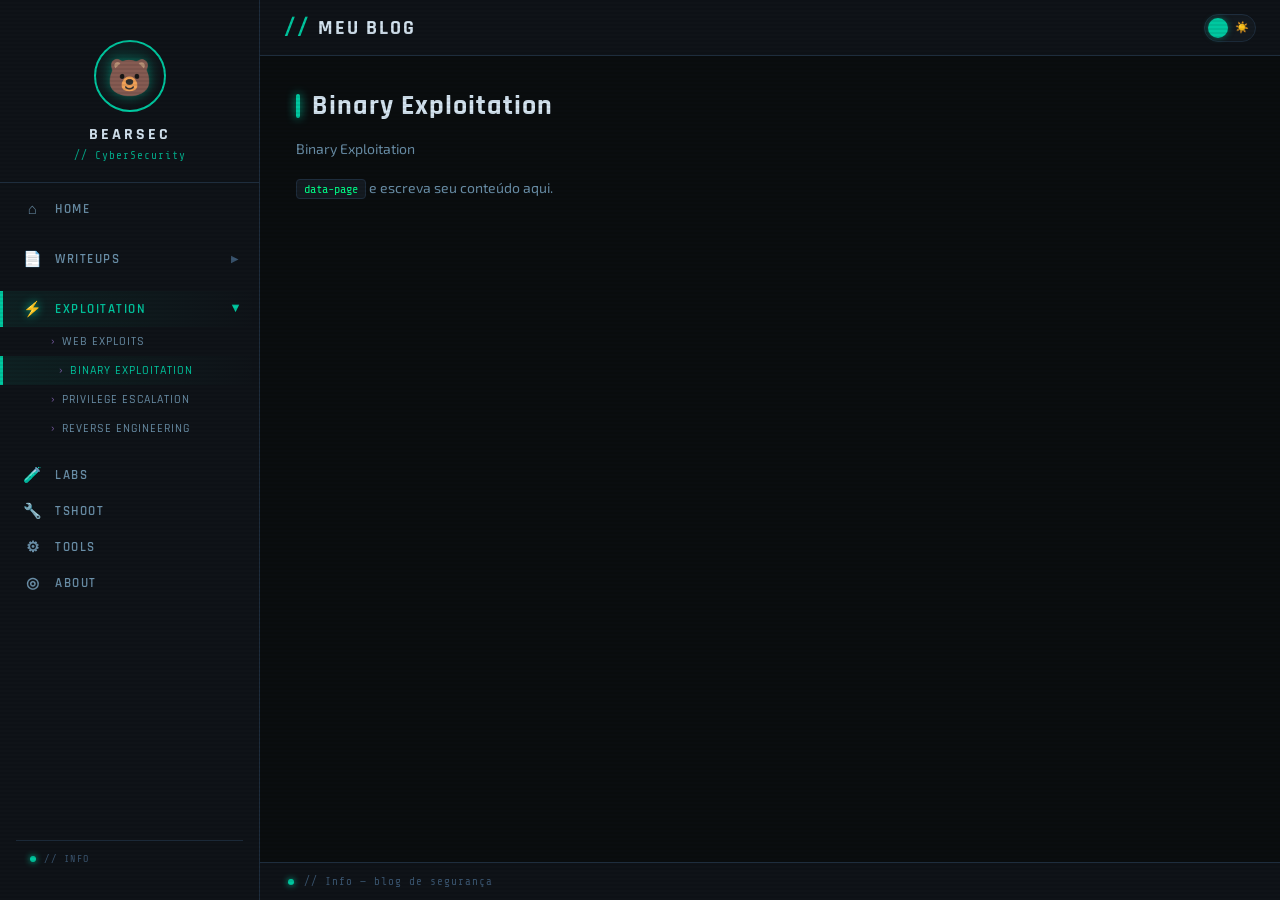
==== exploitation/binary-exploitation.html @ c89137e6 "Add files via upload" ====
<!DOCTYPE html>
<html lang="pt-BR">

<head>
  <meta charset="UTF-8">
  <meta name="viewport" content="width=device-width, initial-scale=1.0">
  <title>BearSec</title>
  <link rel="stylesheet" href="../assets/css/style.css">
</head>

<body data-page="exploitation-binary" data-prefixo="../">
  <div id="app">
    <header id="site-header"></header>
    <aside id="site-sidebar"></aside>
    <main id="site-content">
      <h1>Binary Exploitation</h1>
      <p>Binary Exploitation</p>
      <p><code>data-page</code> e escreva seu conteúdo aqui.</p>
    </main>
    <footer id="site-footer"></footer>
  </div>
  <script src="../assets/js/main.js"></script>
</body>

</html>
---- assets/css/style.css ----
@import url('variables.css');
@import url('layout.css');
@import url('components.css');

/* ==========================================================================
   LIGHT THEME OVERRIDES (Opcional)
   ========================================================================== */
body.light {
  --bg-deep: #eef2f7;
  --bg-panel: #ffffff;
  --bg-card: #f4f7fb;
  --bg-hover: #e4ecf5;
  --border: #cdd8e8;
  --border-lit: #a0b8d4;
  --text-pri: #1a2535;
  --text-sec: #4a6380;
  --text-dim: #8aa4be;
  --terminal: #007a50;
}

body.light::after {
  display: none;
}

body.light .terminal-body {
  background: #f0f4f8;
}

body.light #term-input {
  color: var(--terminal);
}

body.light .t-line {
  color: #007a50;
}

body.light .t-line.dim {
  color: var(--text-sec);
}

body.light .t-line.err {
  color: var(--red);
}

body.light #site-content pre {
  background: #eef3f8;
  border-color: var(--border);
  color: #007a50;
}

body.light #site-content code {
  background: #eef3f8;
  border-color: var(--border);
  color: #007a50;
}

body.light #site-content blockquote {
  background: var(--bg-card);
  border-left-color: var(--accent);
  color: var(--text-sec);
}

body.light .stat-icon {
  background: rgba(0, 200, 160, 0.12);
}

/* ==========================================================================
   RESET & BASE
   ========================================================================== */
*,
*::before,
*::after {
  box-sizing: border-box;
  margin: 0;
  padding: 0;
}

html {
  scroll-behavior: smooth;
}

body {
  background: var(--bg-deep);
  color: var(--text-pri);
  font-family: var(--font-body);
  min-height: 100vh;
  overflow-x: hidden;
  position: relative;
}

/* Scanline Overlay Estilo CRT/Cyber */
body::after {
  content: '';
  position: fixed;
  inset: 0;
  background: repeating-linear-gradient(0deg,
      transparent,
      transparent 2px,
      rgba(0, 0, 0, 0.07) 2px,
      rgba(0, 0, 0, 0.07) 4px);
  pointer-events: none;
  z-index: 9999;
}

/* Scrollbar estilizada */
::-webkit-scrollbar {
  width: 6px;
  height: 6px;
}

::-webkit-scrollbar-track {
  background: var(--bg-deep);
}

::-webkit-scrollbar-thumb {
  background: var(--border);
  border-radius: 3px;
}

::-webkit-scrollbar-thumb:hover {
  background: var(--border-lit);
}

/* ==========================================================================
   ANIMAÇÕES
   ========================================================================== */
@keyframes pulseGlow {

  0%,
  100% {
    opacity: 0.5;
  }

  50% {
    opacity: 1;
  }
}

@keyframes blink {

  0%,
  100% {
    opacity: 1;
  }

  50% {
    opacity: 0.3;
  }
}

@keyframes spin {
  to {
    transform: rotate(360deg);
  }
}

/* ==========================================================================
   ESTRUTURA GRID (Layout conforme skel.txt)
   ========================================================================== */
#app {
  display: grid;
  grid-template-columns: var(--largura-sidebar) 1fr;
  grid-template-rows: var(--altura-header) 1fr auto;
  grid-template-areas:
    "sidebar  header"
    "sidebar  main"
    "sidebar  footer";
  min-height: 100vh;
  background: var(--bg-deep);
}

/* ==========================================================================
   HEADER (#site-header)
   ========================================================================== */
#site-header {
  grid-area: header;
  background: var(--bg-panel);
  border-bottom: 1px solid var(--border);
  display: flex;
  align-items: center;
  justify-content: space-between;
  padding: 0 24px;
  position: sticky;
  top: 0;
  z-index: 50;
  height: var(--altura-header);
}

#site-header .logo {
  font-family: var(--font-ui);
  font-size: 1.25rem;
  font-weight: 700;
  letter-spacing: 2px;
  color: var(--text-pri);
  text-decoration: none;
  text-transform: uppercase;
  display: inline-flex;
  align-items: center;
  gap: 8px;
  transition: color 0.2s, text-shadow 0.2s;
}

#site-header .logo::before {
  content: '//';
  font-family: var(--font-mono);
  color: var(--accent);
  font-weight: 700;
}

#site-header .logo:hover {
  color: #ffffff;
  text-shadow: 0 0 10px rgba(0, 200, 160, 0.6);
}

.header-actions {
  display: flex;
  align-items: center;
  gap: 12px;
}

/* ==========================================================================
   THEME TOGGLE BUTTON (Dark / Light Switch)
   ========================================================================== */
#theme-toggle {
  width: 52px;
  height: 28px;
  border-radius: 14px;
  border: 1px solid var(--border);
  background: var(--bg-card);
  cursor: pointer;
  position: relative;
  transition: background 0.3s ease, border-color 0.3s ease, box-shadow 0.3s ease;
  flex-shrink: 0;
  padding: 0;
  outline: none;
}

#theme-toggle:hover {
  border-color: var(--accent);
}

#theme-toggle:focus-visible {
  outline: 1px solid var(--accent);
}

#theme-toggle .toggle-track {
  position: absolute;
  inset: 0;
  border-radius: 14px;
  display: flex;
  align-items: center;
  justify-content: space-between;
  padding: 0 6px;
  font-size: 11px;
  pointer-events: none;
  user-select: none;
  line-height: 1;
}

.toggle-icon-moon,
.toggle-icon-sun {
  display: inline-flex;
  align-items: center;
  justify-content: center;
  font-size: 11px;
}

#theme-toggle .toggle-knob {
  position: absolute;
  top: 3px;
  left: 3px;
  width: 20px;
  height: 20px;
  border-radius: 50%;
  background: var(--accent);
  box-shadow: 0 0 6px rgba(0, 200, 160, 0.5);
  transition: transform 0.3s cubic-bezier(0.4, 0, 0.2, 1), background 0.3s ease, box-shadow 0.3s ease;
  pointer-events: none;
}

/* Estilo do toggle no Modo Claro (conforme imagem de referência) */
body.light #theme-toggle {
  background: #ffffff;
  border: 1.5px solid #1a2535;
  box-shadow: 0 1px 3px rgba(0, 0, 0, 0.08);
}

body.light #theme-toggle:hover {
  border-color: var(--accent);
}

body.light #theme-toggle .toggle-knob {
  transform: translateX(24px);
  background: var(--accent);
  box-shadow: 0 0 6px rgba(0, 200, 160, 0.35);
}

#menu-toggle {
  display: none;
  background: var(--bg-card);
  border: 1px solid var(--border);
  border-radius: 4px;
  color: var(--text-sec);
  font-size: 1.1rem;
  padding: 6px 12px;
  cursor: pointer;
  transition: all 0.2s;
  line-height: 1;
}

#menu-toggle:hover {
  border-color: var(--accent);
  color: var(--accent);
  background: var(--bg-hover);
}

/* ==========================================================================
   SIDEBAR (#site-sidebar) — ver layout.css para as regras estruturais
   ========================================================================== */

/* --- Sidebar Logo --- */
@keyframes ringPulse {
  0%, 100% { box-shadow: 0 0 0 0 rgba(0, 200, 160, 0.4), 0 0 18px rgba(0, 200, 160, 0.25); }
  50%       { box-shadow: 0 0 0 6px rgba(0, 200, 160, 0),  0 0 28px rgba(0, 200, 160, 0.45); }
}

.sidebar-logo {
  display: flex;
  flex-direction: column;
  align-items: center;
  padding: 24px 16px 20px;
  border-bottom: 1px solid var(--border);
  margin-bottom: 8px;
}

.logo-ring {
  width: 72px;
  height: 72px;
  border-radius: 50%;
  border: 2px solid var(--accent);
  display: flex;
  align-items: center;
  justify-content: center;
  background: radial-gradient(circle at 40% 35%, rgba(0, 200, 160, 0.12), transparent 70%);
  animation: ringPulse 3s ease-in-out infinite;
  position: relative;
  margin-bottom: 12px;
}

.logo-icon {
  font-size: 36px;
  line-height: 1;
  filter: drop-shadow(0 0 6px rgba(0, 200, 160, 0.5));
}

.logo-title {
  font-family: var(--font-ui);
  font-size: 16px;
  font-weight: 700;
  letter-spacing: 3px;
  text-transform: uppercase;
  color: var(--text-pri);
  margin-bottom: 4px;
}

.logo-sub {
  font-family: var(--font-mono);
  font-size: 11px;
  color: var(--accent);
  letter-spacing: 1px;
  opacity: 0.85;
}
/* --- /Sidebar Logo --- */

#site-sidebar ul {
  list-style: none;
  padding: 0;
  margin: 0;
}

.nav-secao {
  margin-bottom: 14px;
}

.nav-titulo {
  display: block;
  padding: 6px 20px 4px;
  font-family: var(--font-mono);
  font-size: 10px;
  font-weight: 700;
  color: var(--text-dim);
  letter-spacing: 2px;
  text-transform: uppercase;
}

/* Submenu Retrátil / Dropdown */
.nav-dropdown {
  position: relative;
}

/* Ícones de Navegação */
.nav-icon {
  width: 20px;
  font-size: 15px;
  display: inline-flex;
  align-items: center;
  justify-content: center;
  flex-shrink: 0;
  text-align: center;
  line-height: 1;
  color: var(--text-sec);
  transition: color 0.2s ease, filter 0.2s ease;
}

/* Links do Menu e Botões de Dropdown */
.nav-link,
.nav-titulo-btn {
  display: flex;
  align-items: center;
  gap: 12px;
  padding: 10px 20px;
  color: var(--text-sec);
  text-decoration: none;
  font-family: var(--font-ui);
  font-size: 13px;
  font-weight: 600;
  letter-spacing: 1.5px;
  text-transform: uppercase;
  border-left: 3px solid transparent;
  transition: all 0.2s ease;
  position: relative;
  user-select: none;
  background: none;
  border-top: none;
  border-right: none;
  border-bottom: none;
  width: 100%;
  cursor: pointer;
  text-align: left;
}

.nav-link:hover,
.nav-titulo-btn:hover {
  background: var(--bg-hover);
  color: var(--text-pri);
  border-left-color: var(--border-lit);
}

.nav-link:hover .nav-icon,
.nav-titulo-btn:hover .nav-icon {
  color: var(--text-pri);
}

.nav-link.ativo,
.nav-dropdown.aberto>.nav-titulo-btn {
  background: linear-gradient(90deg, rgba(0, 200, 160, 0.08), transparent);
  color: var(--accent);
  border-left-color: var(--accent);
}

.nav-link.ativo .nav-icon,
.nav-dropdown.aberto>.nav-titulo-btn .nav-icon {
  color: var(--accent);
  filter: drop-shadow(0 0 5px var(--accent));
}

.nav-titulo-btn:focus-visible {
  outline: 1px solid var(--accent);
}

.submenu-arrow {
  margin-left: auto;
  font-size: 9px;
  color: var(--text-dim);
  transition: transform 0.25s cubic-bezier(0.4, 0, 0.2, 1), color 0.2s ease;
  display: inline-block;
  line-height: 1;
}

.nav-dropdown.aberto .submenu-arrow {
  transform: rotate(90deg);
  color: var(--accent);
}

/* Submenu Retrátil */
.nav-submenu {
  list-style: none;
  padding: 0;
  margin: 0;
  overflow: hidden;
  max-height: 0;
  opacity: 0;
  transition: max-height 0.3s cubic-bezier(0.4, 0, 0.2, 1), opacity 0.25s ease;
}

.nav-dropdown.aberto .nav-submenu {
  max-height: 400px;
  opacity: 1;
}

.nav-submenu .nav-link {
  padding: 7px 20px 7px 48px;
  font-size: 12px;
  font-weight: 500;
  letter-spacing: 1px;
  gap: 6px;
}

.nav-submenu .nav-link:hover {
  padding-left: 52px;
}

.nav-submenu .nav-link.ativo {
  padding-left: 56px;
}

.nav-submenu .nav-link::before {
  content: '›';
  color: var(--accent2);
  font-size: 13px;
  line-height: 1;
}

.nav-info {
  margin: auto 16px 8px;
  padding: 12px 14px;
  border-top: 1px solid var(--border);
  font-family: var(--font-mono);
  font-size: 10px;
  color: var(--text-dim);
  letter-spacing: 1.5px;
  text-transform: uppercase;
  display: flex;
  align-items: center;
  gap: 8px;
}

.nav-info::before {
  content: '';
  display: inline-block;
  width: 6px;
  height: 6px;
  border-radius: 50%;
  background: var(--green);
  box-shadow: 0 0 6px var(--green);
  animation: blink 2s ease infinite;
}

/* ==========================================================================
   CONTEÚDO PRINCIPAL (#site-content)
   ========================================================================== */
#site-content {
  grid-area: main;
  padding: 32px 36px 56px;
  background: var(--bg-deep);
  color: var(--text-pri);
  min-width: 0;
}

#site-content h1 {
  font-family: var(--font-ui);
  font-size: 28px;
  font-weight: 700;
  color: var(--text-pri);
  letter-spacing: 1px;
  margin-bottom: 12px;
  display: flex;
  align-items: center;
  gap: 12px;
}

#site-content h1::before {
  content: '';
  display: block;
  width: 4px;
  height: 24px;
  background: var(--accent);
  border-radius: 2px;
  box-shadow: 0 0 10px var(--accent);
}

#site-content h2 {
  font-family: var(--font-ui);
  font-size: 20px;
  font-weight: 700;
  color: var(--text-pri);
  letter-spacing: 1px;
  margin: 28px 0 12px;
  display: flex;
  align-items: center;
  gap: 10px;
}

#site-content h2::before {
  content: '';
  display: block;
  width: 3px;
  height: 16px;
  background: var(--accent2);
  border-radius: 2px;
}

#site-content h3,
#site-content h4,
#site-content h5 {
  font-family: var(--font-ui);
  font-weight: 600;
  color: var(--text-sec);
  letter-spacing: 0.5px;
  margin: 20px 0 8px;
}

#site-content p {
  font-family: var(--font-body);
  font-size: 14px;
  line-height: 1.8;
  color: var(--text-sec);
  margin-bottom: 14px;
  max-width: 80ch;
}

#site-content p b,
#site-content p strong {
  color: var(--text-pri);
  font-weight: 600;
}

#site-content a {
  color: var(--accent);
  text-decoration: none;
  transition: color 0.2s, text-shadow 0.2s;
}

#site-content a:hover {
  color: #ffffff;
  text-shadow: 0 0 8px var(--accent);
  text-decoration: underline;
}

#site-content code {
  font-family: var(--font-mono);
  font-size: 12px;
  background: var(--bg-card);
  border: 1px solid var(--border);
  color: var(--terminal);
  padding: 2px 7px;
  border-radius: 4px;
}

#site-content pre {
  background: #0a0f14;
  border: 1px solid var(--border);
  border-radius: 6px;
  padding: 16px 20px;
  overflow-x: auto;
  font-family: var(--font-mono);
  font-size: 13px;
  color: var(--terminal);
  margin: 18px 0;
  line-height: 1.6;
}

#site-content pre code {
  background: none;
  border: none;
  padding: 0;
  color: inherit;
}

#site-content ul,
#site-content ol {
  margin: 12px 0 16px 24px;
  color: var(--text-sec);
  font-family: var(--font-body);
  font-size: 14px;
  line-height: 1.8;
}

#site-content li {
  margin-bottom: 6px;
}

#site-content li::marker {
  color: var(--accent);
}

#site-content hr {
  border: none;
  border-top: 1px solid var(--border);
  margin: 28px 0;
}

#site-content blockquote {
  border-left: 3px solid var(--accent);
  background: var(--bg-card);
  padding: 14px 18px;
  margin: 18px 0;
  border-radius: 0 6px 6px 0;
  color: var(--text-sec);
  font-style: italic;
}

#site-content table {
  width: 100%;
  border-collapse: collapse;
  margin: 20px 0;
  font-family: var(--font-body);
  font-size: 13px;
}

#site-content th {
  background: var(--bg-panel);
  color: var(--text-pri);
  font-family: var(--font-ui);
  font-weight: 700;
  letter-spacing: 1px;
  text-transform: uppercase;
  text-align: left;
  padding: 10px 14px;
  border: 1px solid var(--border);
}

#site-content td {
  padding: 10px 14px;
  border: 1px solid var(--border);
  color: var(--text-sec);
  background: var(--bg-card);
}

/* ==========================================================================
   FOOTER (#site-footer)
   ========================================================================== */
#site-footer {
  grid-area: footer;
  background: var(--bg-panel);
  border-top: 1px solid var(--border);
  padding: 12px 28px;
  font-family: var(--font-mono);
  font-size: 11px;
  color: var(--text-dim);
  letter-spacing: 1px;
  display: flex;
  align-items: center;
  gap: 10px;
}

#site-footer::before {
  content: '';
  display: inline-block;
  width: 6px;
  height: 6px;
  border-radius: 50%;
  background: var(--green);
  box-shadow: 0 0 6px var(--green);
  animation: blink 2s ease infinite;
}

/* ==========================================================================
   COMPONENTES DO BLOG (Cards, Estatísticas, Terminais, Writeups, etc.)
   ========================================================================== */

/* Page Header */
.page-header {
  margin-bottom: 24px;
}

.page-title {
  font-family: var(--font-ui);
  font-size: 28px;
  font-weight: 700;
  color: var(--text-pri);
  letter-spacing: 1px;
  display: flex;
  align-items: center;
  gap: 10px;
}

.page-title::before {
  content: '';
  display: block;
  width: 3px;
  height: 20px;
  background: var(--accent);
  border-radius: 2px;
  box-shadow: 0 0 8px var(--accent);
}

.page-sub {
  font-family: var(--font-mono);
  font-size: 12px;
  color: var(--text-sec);
  margin-top: 4px;
}

/* Stat Cards */
.stats-row {
  display: grid;
  grid-template-columns: repeat(auto-fit, minmax(200px, 1fr));
  gap: 16px;
  margin-bottom: 28px;
}

.stat-card {
  background: var(--bg-card);
  border: 1px solid var(--border);
  border-radius: 8px;
  padding: 18px 20px;
  display: flex;
  align-items: center;
  gap: 14px;
  transition: border-color 0.25s, transform 0.2s;
  cursor: default;
  position: relative;
  overflow: hidden;
}

.stat-card::before {
  content: '';
  position: absolute;
  top: 0;
  left: 0;
  right: 0;
  height: 2px;
  background: var(--card-color, var(--accent));
  opacity: 0;
  transition: opacity 0.25s;
}

.stat-card:hover {
  border-color: var(--card-color, var(--accent));
  transform: translateY(-2px);
}

.stat-card:hover::before {
  opacity: 1;
}

.stat-icon {
  width: 42px;
  height: 42px;
  border-radius: 8px;
  background: rgba(0, 200, 160, 0.08);
  display: flex;
  align-items: center;
  justify-content: center;
  font-size: 20px;
  flex-shrink: 0;
}

.stat-info {
  flex: 1;
}

.stat-num {
  font-family: var(--font-ui);
  font-size: 26px;
  font-weight: 700;
  color: var(--text-pri);
  line-height: 1;
}

.stat-label {
  font-family: var(--font-mono);
  font-size: 10px;
  color: var(--text-sec);
  letter-spacing: 1.5px;
  text-transform: uppercase;
  margin-top: 3px;
}

/* Terminal Card */
.terminal-card {
  background: var(--bg-card);
  border: 1px solid var(--border);
  border-radius: 8px;
  overflow: hidden;
  margin-bottom: 28px;
}

.terminal-bar {
  background: #0d1117;
  padding: 8px 14px;
  display: flex;
  align-items: center;
  gap: 10px;
  border-bottom: 1px solid var(--border);
}

.t-dot {
  width: 11px;
  height: 11px;
  border-radius: 50%;
}

.t-dot.red {
  background: #ff5f56;
}

.t-dot.yellow {
  background: #ffbd2e;
}

.t-dot.green {
  background: #27c93f;
}

.t-title {
  font-family: var(--font-mono);
  font-size: 11px;
  color: var(--text-sec);
  margin-left: 4px;
}

.t-controls {
  margin-left: auto;
  display: flex;
  gap: 8px;
}

.t-btn {
  background: none;
  border: none;
  color: var(--text-dim);
  cursor: pointer;
  font-size: 14px;
  padding: 0 2px;
  transition: color 0.2s;
}

.t-btn:hover {
  color: var(--text-pri);
}

.terminal-body {
  background: #0a0f14;
  padding: 16px 18px;
  font-family: var(--font-mono);
  font-size: 13px;
  min-height: 180px;
  position: relative;
}

.t-line {
  color: var(--terminal);
  line-height: 1.7;
}

.t-line.dim {
  color: var(--text-sec);
}

.t-line.err {
  color: var(--red);
}

.t-line.warn {
  color: var(--gold);
}

.t-prompt {
  display: flex;
  align-items: center;
  gap: 6px;
  margin-top: 6px;
}

.t-arrow {
  color: var(--accent);
}

#term-input {
  background: none;
  border: none;
  outline: none;
  color: var(--terminal);
  font-family: var(--font-mono);
  font-size: 13px;
  caret-color: var(--terminal);
  flex: 1;
  width: calc(100% - 30px);
}

/* Layout Helpers */
.two-col {
  display: grid;
  grid-template-columns: 1fr 340px;
  gap: 20px;
}

.section-title {
  font-family: var(--font-ui);
  font-size: 16px;
  font-weight: 700;
  color: var(--text-pri);
  letter-spacing: 1px;
  margin-bottom: 14px;
  display: flex;
  align-items: center;
  gap: 10px;
}

.section-title::before {
  content: '';
  display: block;
  width: 3px;
  height: 16px;
  background: var(--accent);
  border-radius: 2px;
  box-shadow: 0 0 8px var(--accent);
}

/* Writeup Cards & List */
.writeup-list {
  display: flex;
  flex-direction: column;
  gap: 10px;
}

.writeup-card {
  background: var(--bg-card);
  border: 1px solid var(--border);
  border-radius: 6px;
  padding: 14px 16px;
  cursor: pointer;
  transition: all 0.2s;
  display: flex;
  align-items: flex-start;
  gap: 12px;
}

.writeup-card:hover {
  border-color: var(--border-lit);
  background: var(--bg-hover);
  transform: translateX(3px);
}

.writeup-icon {
  width: 36px;
  height: 36px;
  border-radius: 6px;
  background: rgba(123, 94, 167, 0.12);
  display: flex;
  align-items: center;
  justify-content: center;
  font-size: 16px;
  flex-shrink: 0;
  border: 1px solid rgba(123, 94, 167, 0.2);
}

.writeup-info {
  flex: 1;
  min-width: 0;
}

.writeup-title {
  font-family: var(--font-ui);
  font-size: 14px;
  font-weight: 600;
  color: var(--text-pri);
  letter-spacing: 0.5px;
}

.writeup-meta {
  font-family: var(--font-mono);
  font-size: 10px;
  color: var(--text-sec);
  margin-top: 3px;
  display: flex;
  gap: 10px;
}

.writeup-tags {
  display: flex;
  gap: 4px;
  margin-top: 6px;
  flex-wrap: wrap;
}

/* Tags */
.tag {
  font-family: var(--font-mono);
  font-size: 9px;
  padding: 2px 7px;
  border-radius: 3px;
  background: rgba(0, 200, 160, 0.08);
  color: var(--accent);
  border: 1px solid rgba(0, 200, 160, 0.15);
  text-transform: uppercase;
  letter-spacing: 0.5px;
}

.tag.red {
  background: rgba(224, 92, 92, 0.08);
  color: var(--red);
  border-color: rgba(224, 92, 92, 0.15);
}

.tag.purple {
  background: rgba(155, 111, 212, 0.08);
  color: var(--purple);
  border-color: rgba(155, 111, 212, 0.15);
}

.tag.gold {
  background: rgba(200, 168, 50, 0.08);
  color: var(--gold);
  border-color: rgba(200, 168, 50, 0.15);
}

/* Difficulty Badges */
.writeup-diff {
  font-family: var(--font-mono);
  font-size: 10px;
  padding: 2px 8px;
  border-radius: 3px;
  border: 1px solid;
  flex-shrink: 0;
  align-self: center;
}

.diff-easy {
  color: var(--green);
  border-color: rgba(0, 200, 160, 0.3);
}

.diff-med {
  color: var(--gold);
  border-color: rgba(200, 168, 50, 0.3);
}

.diff-hard {
  color: var(--red);
  border-color: rgba(224, 92, 92, 0.3);
}

/* Widgets */
.widget {
  background: var(--bg-card);
  border: 1px solid var(--border);
  border-radius: 8px;
  padding: 16px;
  margin-bottom: 16px;
}

.widget-title {
  font-family: var(--font-ui);
  font-size: 12px;
  font-weight: 700;
  letter-spacing: 1.5px;
  text-transform: uppercase;
  color: var(--text-sec);
  margin-bottom: 12px;
  display: flex;
  align-items: center;
  gap: 8px;
}

.widget-title-icon {
  color: var(--accent);
}

/* Progress Bars */
.progress-item {
  margin-bottom: 10px;
}

.prog-header {
  display: flex;
  justify-content: space-between;
  font-family: var(--font-mono);
  font-size: 11px;
  color: var(--text-sec);
  margin-bottom: 4px;
}

.prog-bar {
  height: 4px;
  background: var(--bg-deep);
  border-radius: 2px;
  overflow: hidden;
}

.prog-fill {
  height: 100%;
  border-radius: 2px;
  transition: width 0.8s ease;
}

/* Tool & Lab Grids */
.placeholder-msg {
  display: flex;
  flex-direction: column;
  align-items: center;
  justify-content: center;
  min-height: 300px;
  border: 1px dashed var(--border-lit);
  border-radius: 8px;
  color: var(--text-dim);
  font-family: var(--font-mono);
  font-size: 13px;
  text-align: center;
  gap: 12px;
}

.placeholder-msg .big-icon {
  font-size: 42px;
  opacity: 0.4;
}

.tool-grid {
  display: grid;
  grid-template-columns: repeat(auto-fill, minmax(200px, 1fr));
  gap: 14px;
}

.tool-card {
  background: var(--bg-card);
  border: 1px solid var(--border);
  border-radius: 8px;
  padding: 16px;
  cursor: pointer;
  transition: all 0.2s;
  text-align: center;
}

.tool-card:hover {
  border-color: var(--accent);
  transform: translateY(-2px);
}

.tool-card .t-icon {
  font-size: 28px;
  margin-bottom: 8px;
}

.tool-card .t-name {
  font-family: var(--font-ui);
  font-size: 13px;
  font-weight: 600;
  color: var(--text-pri);
}

.tool-card .t-desc {
  font-size: 11px;
  color: var(--text-sec);
  margin-top: 4px;
}

.lab-grid {
  display: grid;
  grid-template-columns: repeat(auto-fill, minmax(260px, 1fr));
  gap: 16px;
}

.lab-card {
  background: var(--bg-card);
  border: 1px solid var(--border);
  border-radius: 8px;
  overflow: hidden;
  cursor: pointer;
  transition: all 0.25s;
}

.lab-card:hover {
  border-color: var(--border-lit);
  transform: translateY(-3px);
  box-shadow: 0 8px 24px rgba(0, 0, 0, 0.4);
}

.lab-header {
  height: 80px;
  display: flex;
  align-items: center;
  justify-content: center;
  font-size: 32px;
  position: relative;
}

.lab-header::after {
  content: '';
  position: absolute;
  inset: 0;
  background: linear-gradient(180deg, transparent 40%, var(--bg-card));
}

.lab-body {
  padding: 14px;
}

.lab-name {
  font-family: var(--font-ui);
  font-size: 15px;
  font-weight: 600;
  color: var(--text-pri);
}

.lab-meta {
  font-family: var(--font-mono);
  font-size: 10px;
  color: var(--text-sec);
  margin-top: 4px;
}

.lab-footer {
  display: flex;
  justify-content: space-between;
  align-items: center;
  margin-top: 10px;
}

/* Filter Bar */
.filter-bar {
  display: flex;
  gap: 8px;
  flex-wrap: wrap;
  margin-bottom: 20px;
}

.filter-btn {
  background: var(--bg-card);
  border: 1px solid var(--border);
  color: var(--text-sec);
  font-family: var(--font-mono);
  font-size: 11px;
  letter-spacing: 1px;
  padding: 5px 14px;
  border-radius: 4px;
  cursor: pointer;
  transition: all 0.2s;
  text-transform: uppercase;
}

.filter-btn:hover {
  border-color: var(--border-lit);
  color: var(--text-pri);
}

.filter-btn.active {
  border-color: var(--accent);
  color: var(--accent);
  background: rgba(0, 200, 160, 0.07);
}

/* Avatar Ring (utilizado no avatar e About — diferente do sidebar-logo) */
.avatar-ring {
  width: 80px;
  height: 80px;
  border-radius: 50%;
  border: 2px solid var(--accent);
  box-shadow: 0 0 18px rgba(0, 200, 160, 0.3), inset 0 0 18px rgba(0, 200, 160, 0.06);
  display: flex;
  align-items: center;
  justify-content: center;
  margin-bottom: 12px;
  position: relative;
  overflow: hidden;
  background: var(--bg-card);
}

.avatar-ring::before {
  content: '';
  position: absolute;
  inset: 0;
  background: radial-gradient(circle at 40% 40%, rgba(0, 200, 160, 0.2), transparent 70%);
  animation: pulseGlow 3s ease-in-out infinite;
}

/* Loading Spinner */
.page-loading {
  display: flex;
  align-items: center;
  justify-content: center;
  min-height: 300px;
}

.loading-spinner {
  width: 32px;
  height: 32px;
  border-radius: 50%;
  border: 3px solid var(--border);
  border-top-color: var(--accent);
  animation: spin 0.7s linear infinite;
}

/* ==========================================================================
   RESPONSIVIDADE (MOBILE & TABLETS)
   ========================================================================== */
@media (max-width: 768px) {
  #app {
    grid-template-columns: 1fr;
    grid-template-rows: var(--altura-header) 1fr auto;
    grid-template-areas:
      "header"
      "main"
      "footer";
  }

  #menu-toggle {
    display: flex;
    align-items: center;
    justify-content: center;
  }

  #site-sidebar {
    position: fixed;
    top: 0;
    left: 0;
    bottom: 0;
    width: var(--largura-sidebar);
    transform: translateX(-100%);
    transition: transform 0.25s cubic-bezier(0.4, 0, 0.2, 1);
    z-index: 1000;
  }

  #site-sidebar.aberto {
    transform: translateX(0);
    box-shadow: 6px 0 24px rgba(0, 0, 0, 0.7), 0 0 0 100vmax rgba(0, 0, 0, 0.6);
  }

  #site-content {
    padding: 24px 18px 48px;
  }

  .stats-row {
    grid-template-columns: 1fr;
  }

  .two-col {
    grid-template-columns: 1fr;
  }
}
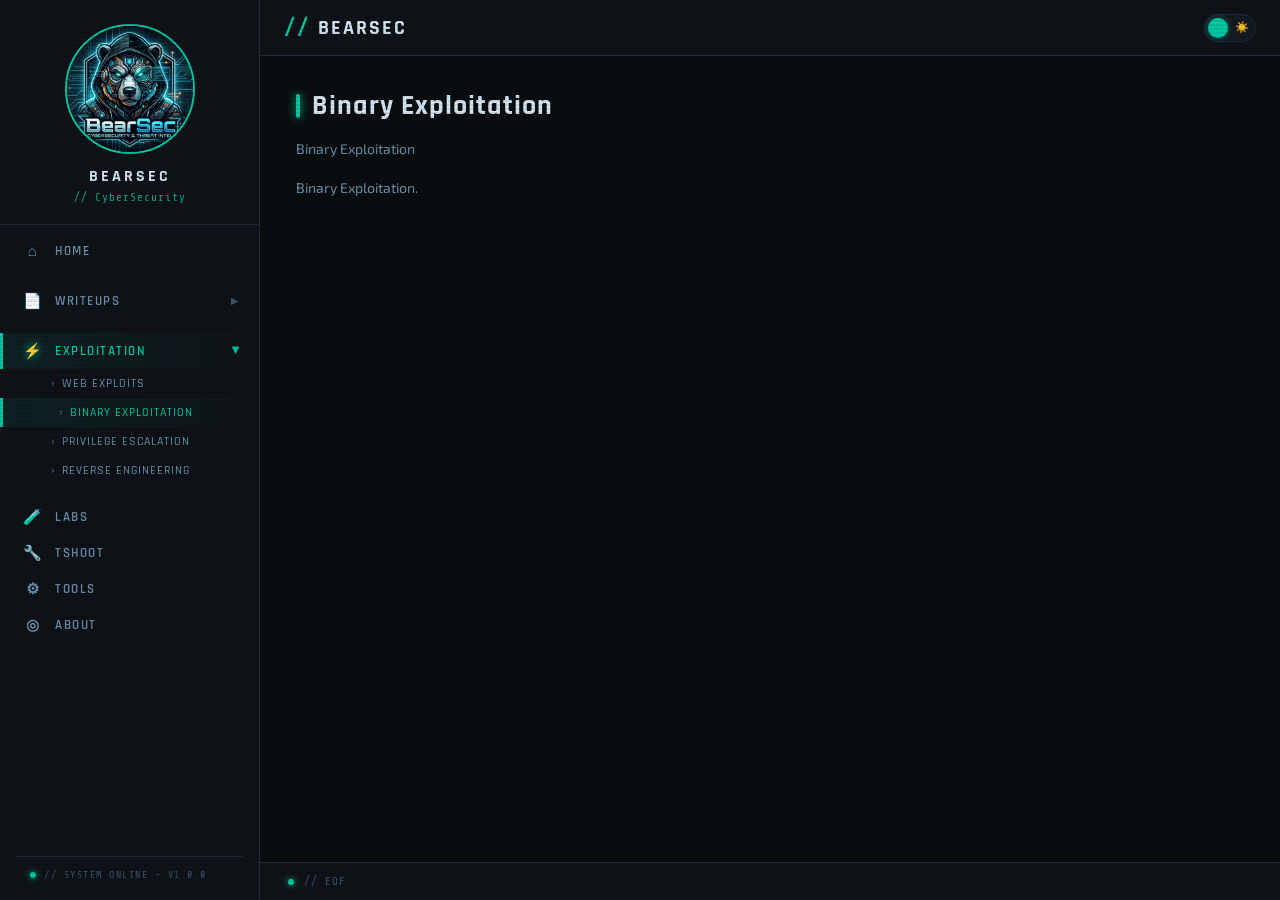
==== commit fadb1698: "Add files via upload" ====
--- a/exploitation/binary-exploitation.html
+++ b/exploitation/binary-exploitation.html
@@ -15,7 +15,7 @@
     <main id="site-content">
       <h1>Binary Exploitation</h1>
       <p>Binary Exploitation</p>
-      <p><code>data-page</code> e escreva seu conteúdo aqui.</p>
+      <p>Binary Exploitation.</p>
     </main>
     <footer id="site-footer"></footer>
   </div>
--- a/assets/css/style.css
+++ b/assets/css/style.css
@@ -22,26 +22,6 @@
   display: none;
 }
 
-body.light .terminal-body {
-  background: #f0f4f8;
-}
-
-body.light #term-input {
-  color: var(--terminal);
-}
-
-body.light .t-line {
-  color: #007a50;
-}
-
-body.light .t-line.dim {
-  color: var(--text-sec);
-}
-
-body.light .t-line.err {
-  color: var(--red);
-}
-
 body.light #site-content pre {
   background: #eef3f8;
   border-color: var(--border);
@@ -65,63 +45,6 @@
 }
 
 /* ==========================================================================
-   RESET & BASE
-   ========================================================================== */
-*,
-*::before,
-*::after {
-  box-sizing: border-box;
-  margin: 0;
-  padding: 0;
-}
-
-html {
-  scroll-behavior: smooth;
-}
-
-body {
-  background: var(--bg-deep);
-  color: var(--text-pri);
-  font-family: var(--font-body);
-  min-height: 100vh;
-  overflow-x: hidden;
-  position: relative;
-}
-
-/* Scanline Overlay Estilo CRT/Cyber */
-body::after {
-  content: '';
-  position: fixed;
-  inset: 0;
-  background: repeating-linear-gradient(0deg,
-      transparent,
-      transparent 2px,
-      rgba(0, 0, 0, 0.07) 2px,
-      rgba(0, 0, 0, 0.07) 4px);
-  pointer-events: none;
-  z-index: 9999;
-}
-
-/* Scrollbar estilizada */
-::-webkit-scrollbar {
-  width: 6px;
-  height: 6px;
-}
-
-::-webkit-scrollbar-track {
-  background: var(--bg-deep);
-}
-
-::-webkit-scrollbar-thumb {
-  background: var(--border);
-  border-radius: 3px;
-}
-
-::-webkit-scrollbar-thumb:hover {
-  background: var(--border-lit);
-}
-
-/* ==========================================================================
    ANIMAÇÕES
    ========================================================================== */
 @keyframes pulseGlow {
@@ -155,408 +78,8 @@
 }
 
 /* ==========================================================================
-   ESTRUTURA GRID (Layout conforme skel.txt)
-   ========================================================================== */
-#app {
-  display: grid;
-  grid-template-columns: var(--largura-sidebar) 1fr;
-  grid-template-rows: var(--altura-header) 1fr auto;
-  grid-template-areas:
-    "sidebar  header"
-    "sidebar  main"
-    "sidebar  footer";
-  min-height: 100vh;
-  background: var(--bg-deep);
-}
-
-/* ==========================================================================
-   HEADER (#site-header)
-   ========================================================================== */
-#site-header {
-  grid-area: header;
-  background: var(--bg-panel);
-  border-bottom: 1px solid var(--border);
-  display: flex;
-  align-items: center;
-  justify-content: space-between;
-  padding: 0 24px;
-  position: sticky;
-  top: 0;
-  z-index: 50;
-  height: var(--altura-header);
-}
-
-#site-header .logo {
-  font-family: var(--font-ui);
-  font-size: 1.25rem;
-  font-weight: 700;
-  letter-spacing: 2px;
-  color: var(--text-pri);
-  text-decoration: none;
-  text-transform: uppercase;
-  display: inline-flex;
-  align-items: center;
-  gap: 8px;
-  transition: color 0.2s, text-shadow 0.2s;
-}
-
-#site-header .logo::before {
-  content: '//';
-  font-family: var(--font-mono);
-  color: var(--accent);
-  font-weight: 700;
-}
-
-#site-header .logo:hover {
-  color: #ffffff;
-  text-shadow: 0 0 10px rgba(0, 200, 160, 0.6);
-}
-
-.header-actions {
-  display: flex;
-  align-items: center;
-  gap: 12px;
-}
-
-/* ==========================================================================
-   THEME TOGGLE BUTTON (Dark / Light Switch)
-   ========================================================================== */
-#theme-toggle {
-  width: 52px;
-  height: 28px;
-  border-radius: 14px;
-  border: 1px solid var(--border);
-  background: var(--bg-card);
-  cursor: pointer;
-  position: relative;
-  transition: background 0.3s ease, border-color 0.3s ease, box-shadow 0.3s ease;
-  flex-shrink: 0;
-  padding: 0;
-  outline: none;
-}
-
-#theme-toggle:hover {
-  border-color: var(--accent);
-}
-
-#theme-toggle:focus-visible {
-  outline: 1px solid var(--accent);
-}
-
-#theme-toggle .toggle-track {
-  position: absolute;
-  inset: 0;
-  border-radius: 14px;
-  display: flex;
-  align-items: center;
-  justify-content: space-between;
-  padding: 0 6px;
-  font-size: 11px;
-  pointer-events: none;
-  user-select: none;
-  line-height: 1;
-}
-
-.toggle-icon-moon,
-.toggle-icon-sun {
-  display: inline-flex;
-  align-items: center;
-  justify-content: center;
-  font-size: 11px;
-}
-
-#theme-toggle .toggle-knob {
-  position: absolute;
-  top: 3px;
-  left: 3px;
-  width: 20px;
-  height: 20px;
-  border-radius: 50%;
-  background: var(--accent);
-  box-shadow: 0 0 6px rgba(0, 200, 160, 0.5);
-  transition: transform 0.3s cubic-bezier(0.4, 0, 0.2, 1), background 0.3s ease, box-shadow 0.3s ease;
-  pointer-events: none;
-}
-
-/* Estilo do toggle no Modo Claro (conforme imagem de referência) */
-body.light #theme-toggle {
-  background: #ffffff;
-  border: 1.5px solid #1a2535;
-  box-shadow: 0 1px 3px rgba(0, 0, 0, 0.08);
-}
-
-body.light #theme-toggle:hover {
-  border-color: var(--accent);
-}
-
-body.light #theme-toggle .toggle-knob {
-  transform: translateX(24px);
-  background: var(--accent);
-  box-shadow: 0 0 6px rgba(0, 200, 160, 0.35);
-}
-
-#menu-toggle {
-  display: none;
-  background: var(--bg-card);
-  border: 1px solid var(--border);
-  border-radius: 4px;
-  color: var(--text-sec);
-  font-size: 1.1rem;
-  padding: 6px 12px;
-  cursor: pointer;
-  transition: all 0.2s;
-  line-height: 1;
-}
-
-#menu-toggle:hover {
-  border-color: var(--accent);
-  color: var(--accent);
-  background: var(--bg-hover);
-}
-
-/* ==========================================================================
-   SIDEBAR (#site-sidebar) — ver layout.css para as regras estruturais
-   ========================================================================== */
-
-/* --- Sidebar Logo --- */
-@keyframes ringPulse {
-  0%, 100% { box-shadow: 0 0 0 0 rgba(0, 200, 160, 0.4), 0 0 18px rgba(0, 200, 160, 0.25); }
-  50%       { box-shadow: 0 0 0 6px rgba(0, 200, 160, 0),  0 0 28px rgba(0, 200, 160, 0.45); }
-}
-
-.sidebar-logo {
-  display: flex;
-  flex-direction: column;
-  align-items: center;
-  padding: 24px 16px 20px;
-  border-bottom: 1px solid var(--border);
-  margin-bottom: 8px;
-}
-
-.logo-ring {
-  width: 72px;
-  height: 72px;
-  border-radius: 50%;
-  border: 2px solid var(--accent);
-  display: flex;
-  align-items: center;
-  justify-content: center;
-  background: radial-gradient(circle at 40% 35%, rgba(0, 200, 160, 0.12), transparent 70%);
-  animation: ringPulse 3s ease-in-out infinite;
-  position: relative;
-  margin-bottom: 12px;
-}
-
-.logo-icon {
-  font-size: 36px;
-  line-height: 1;
-  filter: drop-shadow(0 0 6px rgba(0, 200, 160, 0.5));
-}
-
-.logo-title {
-  font-family: var(--font-ui);
-  font-size: 16px;
-  font-weight: 700;
-  letter-spacing: 3px;
-  text-transform: uppercase;
-  color: var(--text-pri);
-  margin-bottom: 4px;
-}
-
-.logo-sub {
-  font-family: var(--font-mono);
-  font-size: 11px;
-  color: var(--accent);
-  letter-spacing: 1px;
-  opacity: 0.85;
-}
-/* --- /Sidebar Logo --- */
-
-#site-sidebar ul {
-  list-style: none;
-  padding: 0;
-  margin: 0;
-}
-
-.nav-secao {
-  margin-bottom: 14px;
-}
-
-.nav-titulo {
-  display: block;
-  padding: 6px 20px 4px;
-  font-family: var(--font-mono);
-  font-size: 10px;
-  font-weight: 700;
-  color: var(--text-dim);
-  letter-spacing: 2px;
-  text-transform: uppercase;
-}
-
-/* Submenu Retrátil / Dropdown */
-.nav-dropdown {
-  position: relative;
-}
-
-/* Ícones de Navegação */
-.nav-icon {
-  width: 20px;
-  font-size: 15px;
-  display: inline-flex;
-  align-items: center;
-  justify-content: center;
-  flex-shrink: 0;
-  text-align: center;
-  line-height: 1;
-  color: var(--text-sec);
-  transition: color 0.2s ease, filter 0.2s ease;
-}
-
-/* Links do Menu e Botões de Dropdown */
-.nav-link,
-.nav-titulo-btn {
-  display: flex;
-  align-items: center;
-  gap: 12px;
-  padding: 10px 20px;
-  color: var(--text-sec);
-  text-decoration: none;
-  font-family: var(--font-ui);
-  font-size: 13px;
-  font-weight: 600;
-  letter-spacing: 1.5px;
-  text-transform: uppercase;
-  border-left: 3px solid transparent;
-  transition: all 0.2s ease;
-  position: relative;
-  user-select: none;
-  background: none;
-  border-top: none;
-  border-right: none;
-  border-bottom: none;
-  width: 100%;
-  cursor: pointer;
-  text-align: left;
-}
-
-.nav-link:hover,
-.nav-titulo-btn:hover {
-  background: var(--bg-hover);
-  color: var(--text-pri);
-  border-left-color: var(--border-lit);
-}
-
-.nav-link:hover .nav-icon,
-.nav-titulo-btn:hover .nav-icon {
-  color: var(--text-pri);
-}
-
-.nav-link.ativo,
-.nav-dropdown.aberto>.nav-titulo-btn {
-  background: linear-gradient(90deg, rgba(0, 200, 160, 0.08), transparent);
-  color: var(--accent);
-  border-left-color: var(--accent);
-}
-
-.nav-link.ativo .nav-icon,
-.nav-dropdown.aberto>.nav-titulo-btn .nav-icon {
-  color: var(--accent);
-  filter: drop-shadow(0 0 5px var(--accent));
-}
-
-.nav-titulo-btn:focus-visible {
-  outline: 1px solid var(--accent);
-}
-
-.submenu-arrow {
-  margin-left: auto;
-  font-size: 9px;
-  color: var(--text-dim);
-  transition: transform 0.25s cubic-bezier(0.4, 0, 0.2, 1), color 0.2s ease;
-  display: inline-block;
-  line-height: 1;
-}
-
-.nav-dropdown.aberto .submenu-arrow {
-  transform: rotate(90deg);
-  color: var(--accent);
-}
-
-/* Submenu Retrátil */
-.nav-submenu {
-  list-style: none;
-  padding: 0;
-  margin: 0;
-  overflow: hidden;
-  max-height: 0;
-  opacity: 0;
-  transition: max-height 0.3s cubic-bezier(0.4, 0, 0.2, 1), opacity 0.25s ease;
-}
-
-.nav-dropdown.aberto .nav-submenu {
-  max-height: 400px;
-  opacity: 1;
-}
-
-.nav-submenu .nav-link {
-  padding: 7px 20px 7px 48px;
-  font-size: 12px;
-  font-weight: 500;
-  letter-spacing: 1px;
-  gap: 6px;
-}
-
-.nav-submenu .nav-link:hover {
-  padding-left: 52px;
-}
-
-.nav-submenu .nav-link.ativo {
-  padding-left: 56px;
-}
-
-.nav-submenu .nav-link::before {
-  content: '›';
-  color: var(--accent2);
-  font-size: 13px;
-  line-height: 1;
-}
-
-.nav-info {
-  margin: auto 16px 8px;
-  padding: 12px 14px;
-  border-top: 1px solid var(--border);
-  font-family: var(--font-mono);
-  font-size: 10px;
-  color: var(--text-dim);
-  letter-spacing: 1.5px;
-  text-transform: uppercase;
-  display: flex;
-  align-items: center;
-  gap: 8px;
-}
-
-.nav-info::before {
-  content: '';
-  display: inline-block;
-  width: 6px;
-  height: 6px;
-  border-radius: 50%;
-  background: var(--green);
-  box-shadow: 0 0 6px var(--green);
-  animation: blink 2s ease infinite;
-}
-
-/* ==========================================================================
    CONTEÚDO PRINCIPAL (#site-content)
    ========================================================================== */
-#site-content {
-  grid-area: main;
-  padding: 32px 36px 56px;
-  background: var(--bg-deep);
-  color: var(--text-pri);
-  min-width: 0;
-}
-
 #site-content h1 {
   font-family: var(--font-ui);
   font-size: 28px;
@@ -728,35 +251,7 @@
 }
 
 /* ==========================================================================
-   FOOTER (#site-footer)
-   ========================================================================== */
-#site-footer {
-  grid-area: footer;
-  background: var(--bg-panel);
-  border-top: 1px solid var(--border);
-  padding: 12px 28px;
-  font-family: var(--font-mono);
-  font-size: 11px;
-  color: var(--text-dim);
-  letter-spacing: 1px;
-  display: flex;
-  align-items: center;
-  gap: 10px;
-}
-
-#site-footer::before {
-  content: '';
-  display: inline-block;
-  width: 6px;
-  height: 6px;
-  border-radius: 50%;
-  background: var(--green);
-  box-shadow: 0 0 6px var(--green);
-  animation: blink 2s ease infinite;
-}
-
-/* ==========================================================================
-   COMPONENTES DO BLOG (Cards, Estatísticas, Terminais, Writeups, etc.)
+   COMPONENTES DO BLOG (Cards, Estatísticas, Writeups, etc.)
    ========================================================================== */
 
 /* Page Header */
@@ -868,118 +363,6 @@
   margin-top: 3px;
 }
 
-/* Terminal Card */
-.terminal-card {
-  background: var(--bg-card);
-  border: 1px solid var(--border);
-  border-radius: 8px;
-  overflow: hidden;
-  margin-bottom: 28px;
-}
-
-.terminal-bar {
-  background: #0d1117;
-  padding: 8px 14px;
-  display: flex;
-  align-items: center;
-  gap: 10px;
-  border-bottom: 1px solid var(--border);
-}
-
-.t-dot {
-  width: 11px;
-  height: 11px;
-  border-radius: 50%;
-}
-
-.t-dot.red {
-  background: #ff5f56;
-}
-
-.t-dot.yellow {
-  background: #ffbd2e;
-}
-
-.t-dot.green {
-  background: #27c93f;
-}
-
-.t-title {
-  font-family: var(--font-mono);
-  font-size: 11px;
-  color: var(--text-sec);
-  margin-left: 4px;
-}
-
-.t-controls {
-  margin-left: auto;
-  display: flex;
-  gap: 8px;
-}
-
-.t-btn {
-  background: none;
-  border: none;
-  color: var(--text-dim);
-  cursor: pointer;
-  font-size: 14px;
-  padding: 0 2px;
-  transition: color 0.2s;
-}
-
-.t-btn:hover {
-  color: var(--text-pri);
-}
-
-.terminal-body {
-  background: #0a0f14;
-  padding: 16px 18px;
-  font-family: var(--font-mono);
-  font-size: 13px;
-  min-height: 180px;
-  position: relative;
-}
-
-.t-line {
-  color: var(--terminal);
-  line-height: 1.7;
-}
-
-.t-line.dim {
-  color: var(--text-sec);
-}
-
-.t-line.err {
-  color: var(--red);
-}
-
-.t-line.warn {
-  color: var(--gold);
-}
-
-.t-prompt {
-  display: flex;
-  align-items: center;
-  gap: 6px;
-  margin-top: 6px;
-}
-
-.t-arrow {
-  color: var(--accent);
-}
-
-#term-input {
-  background: none;
-  border: none;
-  outline: none;
-  color: var(--terminal);
-  font-family: var(--font-mono);
-  font-size: 13px;
-  caret-color: var(--terminal);
-  flex: 1;
-  width: calc(100% - 30px);
-}
-
 /* Layout Helpers */
 .two-col {
   display: grid;
@@ -1381,51 +764,3 @@
   border-top-color: var(--accent);
   animation: spin 0.7s linear infinite;
 }
-
-/* ==========================================================================
-   RESPONSIVIDADE (MOBILE & TABLETS)
-   ========================================================================== */
-@media (max-width: 768px) {
-  #app {
-    grid-template-columns: 1fr;
-    grid-template-rows: var(--altura-header) 1fr auto;
-    grid-template-areas:
-      "header"
-      "main"
-      "footer";
-  }
-
-  #menu-toggle {
-    display: flex;
-    align-items: center;
-    justify-content: center;
-  }
-
-  #site-sidebar {
-    position: fixed;
-    top: 0;
-    left: 0;
-    bottom: 0;
-    width: var(--largura-sidebar);
-    transform: translateX(-100%);
-    transition: transform 0.25s cubic-bezier(0.4, 0, 0.2, 1);
-    z-index: 1000;
-  }
-
-  #site-sidebar.aberto {
-    transform: translateX(0);
-    box-shadow: 6px 0 24px rgba(0, 0, 0, 0.7), 0 0 0 100vmax rgba(0, 0, 0, 0.6);
-  }
-
-  #site-content {
-    padding: 24px 18px 48px;
-  }
-
-  .stats-row {
-    grid-template-columns: 1fr;
-  }
-
-  .two-col {
-    grid-template-columns: 1fr;
-  }
-}
